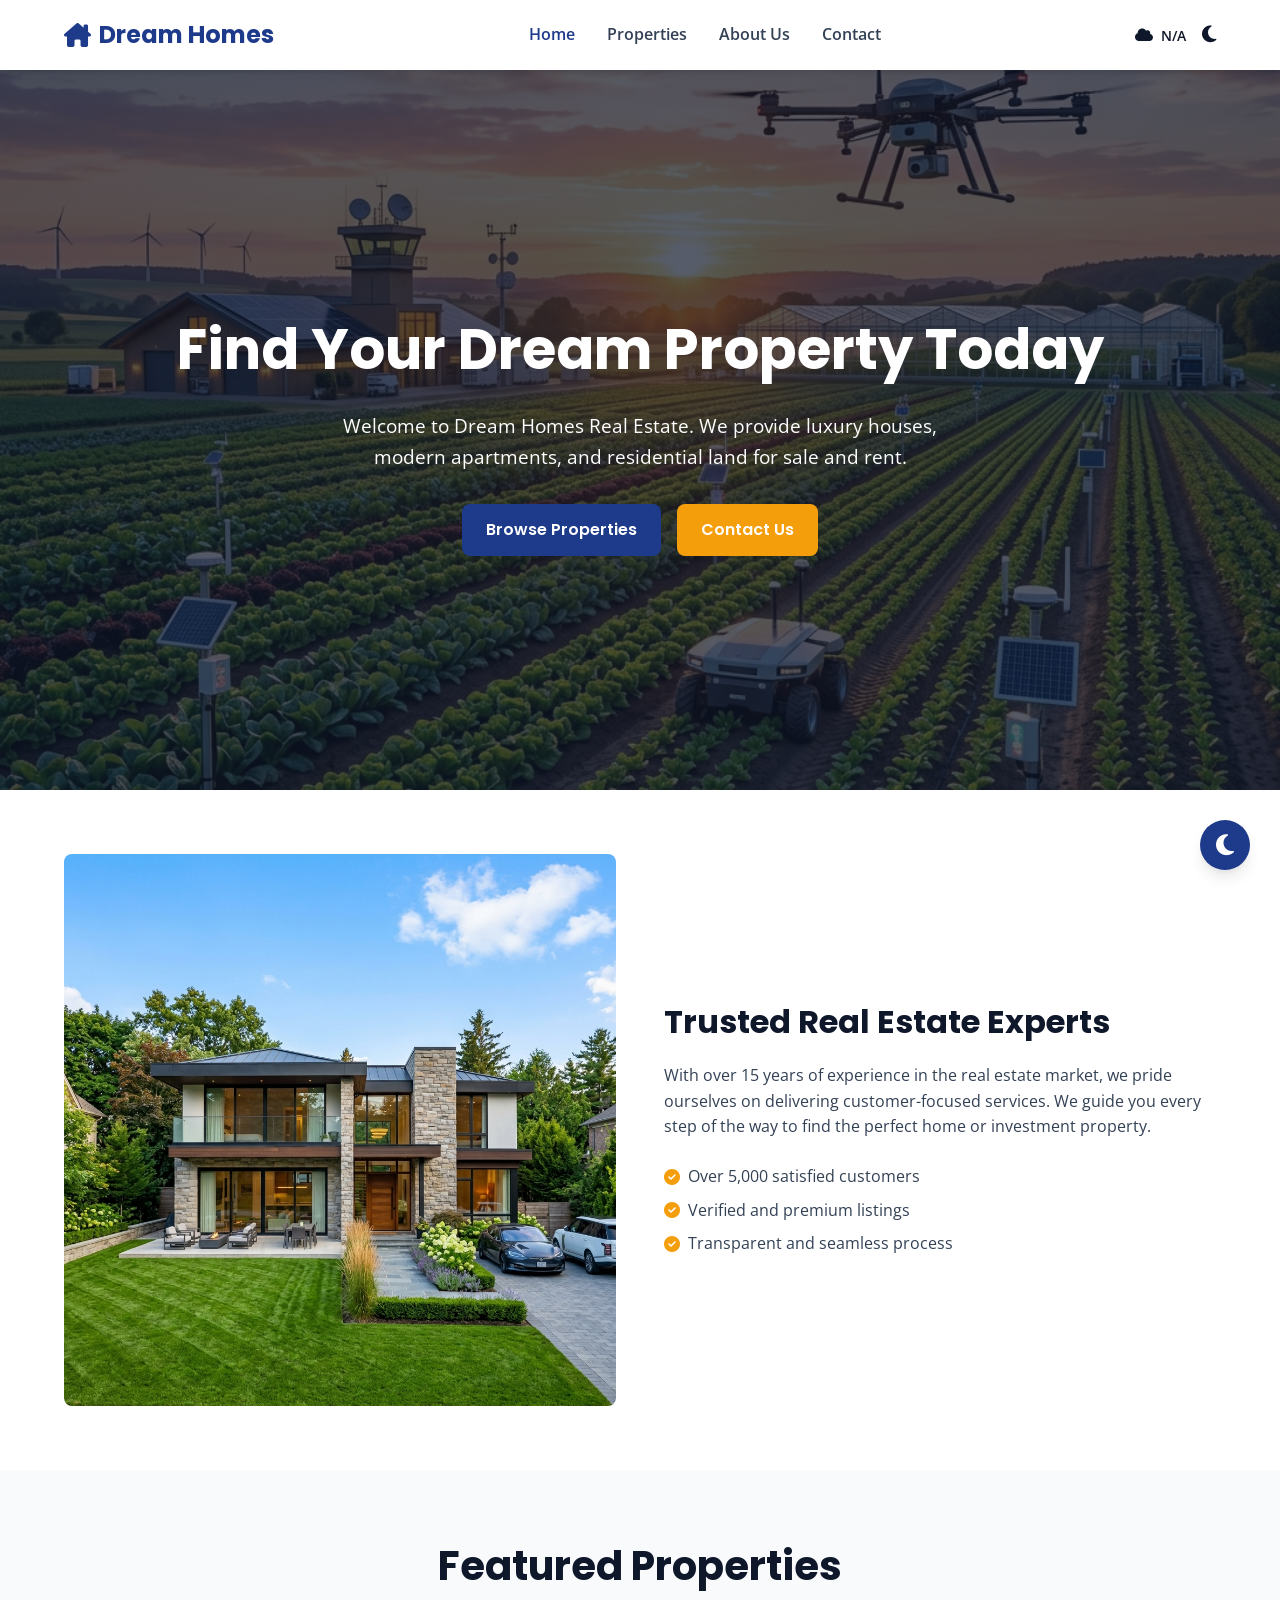
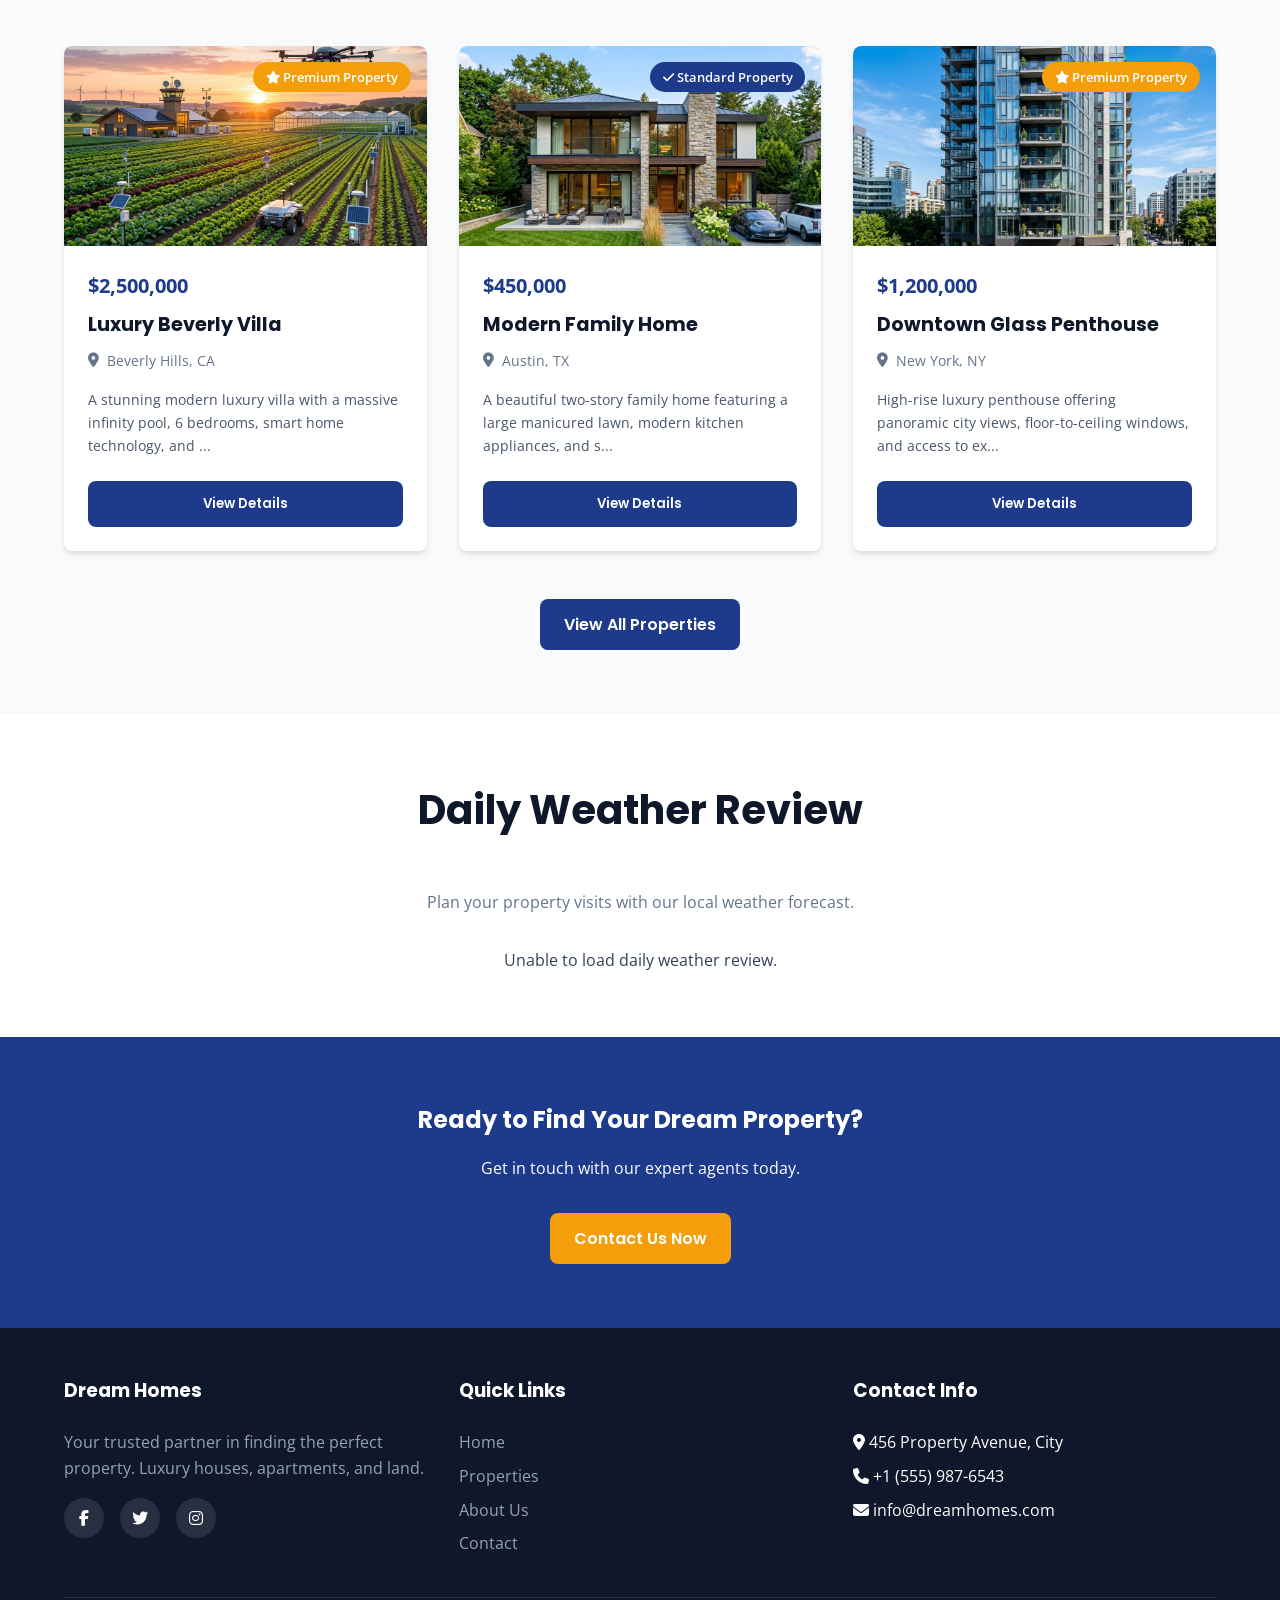
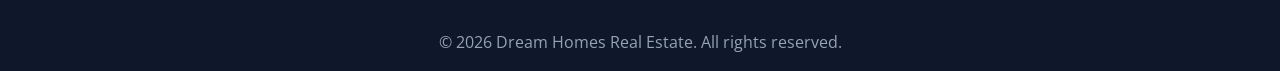
==== index.html @ 64800a45 "Initial commit" ====
<!DOCTYPE html>
<html lang="en">
<head>
    <meta charset="UTF-8">
    <meta name="viewport" content="width=device-width, initial-scale=1.0">
    <title>Dream Homes Real Estate</title>
    <link rel="stylesheet" href="css/style.css">
</head>
<body>
    <nav class="navbar">
        <div class="container">
            <a href="index.html" class="logo"><i class="fa-solid fa-house-chimney"></i> Dream Homes</a>
            <ul class="nav-links" id="nav-links">
                <li><a href="index.html" class="active">Home</a></li>
                <li><a href="properties.html">Properties</a></li>
                <li><a href="about.html">About Us</a></li>
                <li><a href="contact.html">Contact</a></li>
            </ul>
            <div class="nav-extras">
                <span id="weather-widget" class="weather-widget"><i class="fa-solid fa-spinner fa-spin"></i></span>
                <button id="theme-toggle" class="theme-toggle" aria-label="Toggle Theme"><i class="fa-solid fa-moon"></i></button>
            </div>
            <div class="hamburger" id="hamburger">
                <i class="fa-solid fa-bars"></i>
            </div>
        </div>
    </nav>

    <header class="hero">
        <div class="container">
            <h1>Find Your Dream Property Today</h1>
            <p>Welcome to Dream Homes Real Estate. We provide luxury houses, modern apartments, and residential land for sale and rent.</p>
            <div class="hero-btns">
                <a href="properties.html" class="btn btn-primary">Browse Properties</a>
                <a href="contact.html" class="btn btn-accent">Contact Us</a>
            </div>
        </div>
    </header>

    <section class="section about-preview">
        <div class="container about-grid">
            <div class="about-img">
                <img src="images/house1.png" alt="About Dream Homes">
            </div>
            <div class="about-content">
                <h2>Trusted Real Estate Experts</h2>
                <p>With over 15 years of experience in the real estate market, we pride ourselves on delivering customer-focused services. We guide you every step of the way to find the perfect home or investment property.</p>
                <ul>
                    <li><i class="fa-solid fa-check-circle"></i> Over 5,000 satisfied customers</li>
                    <li><i class="fa-solid fa-check-circle"></i> Verified and premium listings</li>
                    <li><i class="fa-solid fa-check-circle"></i> Transparent and seamless process</li>
                </ul>
            </div>
        </div>
    </section>

    <section class="section">
        <div class="container">
            <h2 class="section-title">Featured Properties</h2>
            <div class="properties-grid" id="featured-properties">
                <!-- Populated by JS -->
            </div>
            <div class="text-center" style="margin-top: 3rem;">
                <a href="properties.html" class="btn btn-primary">View All Properties</a>
            </div>
        </div>
    </section>

    <section class="section" style="background: var(--white);">
        <div class="container">
            <h2 class="section-title">Daily Weather Review</h2>
            <p class="text-center" style="margin-bottom: 2rem; color: #64748b;">Plan your property visits with our local weather forecast.</p>
            <div id="daily-weather-container" style="display: flex; gap: 2rem; justify-content: center; flex-wrap: wrap;">
                <p><i class="fa-solid fa-spinner fa-spin"></i> Fetching weather data...</p>
            </div>
        </div>
    </section>

    <section class="cta">
        <div class="container">
            <h2>Ready to Find Your Dream Property?</h2>
            <p style="margin-bottom: 2rem;">Get in touch with our expert agents today.</p>
            <a href="contact.html" class="btn btn-accent">Contact Us Now</a>
        </div>
    </section>

    <footer>
        <div class="container">
            <div class="footer-grid">
                <div class="footer-col">
                    <h3>Dream Homes</h3>
                    <p>Your trusted partner in finding the perfect property. Luxury houses, apartments, and land.</p>
                    <div class="social-icons">
                        <a href="#"><i class="fa-brands fa-facebook-f"></i></a>
                        <a href="#"><i class="fa-brands fa-twitter"></i></a>
                        <a href="#"><i class="fa-brands fa-instagram"></i></a>
                    </div>
                </div>
                <div class="footer-col">
                    <h3>Quick Links</h3>
                    <ul class="footer-links">
                        <li><a href="index.html">Home</a></li>
                        <li><a href="properties.html">Properties</a></li>
                        <li><a href="about.html">About Us</a></li>
                        <li><a href="contact.html">Contact</a></li>
                    </ul>
                </div>
                <div class="footer-col">
                    <h3>Contact Info</h3>
                    <ul class="footer-links">
                        <li><i class="fa-solid fa-location-dot"></i> 456 Property Avenue, City</li>
                        <li><i class="fa-solid fa-phone"></i> +1 (555) 987-6543</li>
                        <li><i class="fa-solid fa-envelope"></i> info@dreamhomes.com</li>
                    </ul>
                </div>
            </div>
            <p class="copyright">&copy; 2026 Dream Homes Real Estate. All rights reserved.</p>
        </div>
    </footer>

    <button id="floating-theme-toggle" class="floating-theme-toggle" aria-label="Toggle Theme"></button>
    <script src="js/script.js"></script>
</body>
</html>
---- css/style.css ----
@import url('https://fonts.googleapis.com/css2?family=Open+Sans:wght@400;600&family=Poppins:wght@500;700&display=swap');
@import url('https://cdnjs.cloudflare.com/ajax/libs/font-awesome/6.4.0/css/all.min.css');

:root {
  --primary-color: #1E3A8A;
  --secondary-color: #0F172A;
  --accent-color: #F59E0B;
  --bg-color: #F8FAFC;
  --text-color: #334155;
  --white: #ffffff;
  --shadow: 0 4px 6px -1px rgba(0, 0, 0, 0.1), 0 2px 4px -1px rgba(0, 0, 0, 0.06);
  --shadow-lg: 0 10px 15px -3px rgba(0, 0, 0, 0.1), 0 4px 6px -2px rgba(0, 0, 0, 0.05);
  --radius: 8px;
  --transition: all 0.3s ease;
}

* { margin: 0; padding: 0; box-sizing: border-box; }
html { scroll-behavior: smooth; }
body { font-family: 'Open Sans', sans-serif; color: var(--text-color); background-color: var(--bg-color); line-height: 1.6; }
h1, h2, h3, h4, h5, h6 { font-family: 'Poppins', sans-serif; color: var(--secondary-color); margin-bottom: 1rem; }
a { text-decoration: none; color: inherit; }
ul { list-style: none; }
img { max-width: 100%; height: auto; display: block; border-radius: var(--radius); }

.container { width: 90%; max-width: 1200px; margin: 0 auto; }
.section { padding: 4rem 0; }
.section-title { text-align: center; font-size: 2.5rem; margin-bottom: 3rem; color: var(--secondary-color); }
.text-center { text-align: center; }

.btn { display: inline-block; padding: 0.8rem 1.5rem; border-radius: var(--radius); font-weight: 600; cursor: pointer; transition: var(--transition); border: none; font-family: 'Poppins', sans-serif; }
.btn-primary { background-color: var(--primary-color); color: var(--white); }
.btn-primary:hover { background-color: var(--secondary-color); transform: translateY(-2px); }
.btn-accent { background-color: var(--accent-color); color: var(--white); }
.btn-accent:hover { background-color: #d97706; transform: translateY(-2px); }

/* FLOATING THEME TOGGLE */
.floating-theme-toggle {
    position: fixed;
    bottom: 30px;
    right: 30px;
    width: 50px;
    height: 50px;
    border-radius: 50%;
    background-color: var(--primary-color);
    color: var(--white);
    border: none;
    font-size: 1.5rem;
    cursor: pointer;
    box-shadow: var(--shadow-lg);
    z-index: 9999;
    display: flex;
    align-items: center;
    justify-content: center;
    transition: var(--transition);
}
.floating-theme-toggle:hover {
    transform: scale(1.1);
    background-color: var(--accent-color);
}

/* THEME & WEATHER */
[data-theme="dark"] {
  --primary-color: #3B82F6;
  --secondary-color: #F8FAFC;
  --accent-color: #F59E0B;
  --bg-color: #0F172A;
  --text-color: #E2E8F0;
  --white: #1E293B;
  --shadow: 0 4px 6px -1px rgba(0, 0, 0, 0.5);
  --shadow-lg: 0 10px 15px -3px rgba(0, 0, 0, 0.5);
}
.nav-extras { display: flex; align-items: center; gap: 1rem; }
.theme-toggle { background: none; border: none; color: var(--secondary-color); font-size: 1.2rem; cursor: pointer; transition: var(--transition); }
.theme-toggle:hover { color: var(--primary-color); }
.weather-widget { font-weight: 600; color: var(--secondary-color); font-size: 0.9rem; display: flex; align-items: center; gap: 0.5rem; }

/* NAVBAR */
.navbar { background-color: var(--white); box-shadow: var(--shadow); position: sticky; top: 0; z-index: 1000; padding: 1rem 0; }
.navbar .container { display: flex; justify-content: space-between; align-items: center; }
.logo { font-size: 1.5rem; font-weight: 700; color: var(--primary-color); font-family: 'Poppins', sans-serif; display: flex; align-items: center; gap: 0.5rem; }
.nav-links { display: flex; gap: 2rem; }
.nav-links a { font-weight: 600; transition: var(--transition); }
.nav-links a:hover, .nav-links a.active { color: var(--primary-color); }
.hamburger { display: none; cursor: pointer; font-size: 1.5rem; color: var(--secondary-color); }

/* HERO SECTION */
.hero { height: 80vh; background: linear-gradient(rgba(15, 23, 42, 0.7), rgba(15, 23, 42, 0.7)), url('../images/hero.png') center/cover no-repeat; display: flex; align-items: center; text-align: center; color: var(--white); }
.hero h1 { color: var(--white); font-size: 3.5rem; margin-bottom: 1rem; }
.hero p { font-size: 1.2rem; margin-bottom: 2rem; max-width: 600px; margin-left: auto; margin-right: auto; }
.hero-btns { display: flex; gap: 1rem; justify-content: center; }

/* ABOUT PREVIEW */
.about-preview { background-color: var(--white); }
.about-grid { display: grid; grid-template-columns: 1fr 1fr; gap: 3rem; align-items: center; }
.about-content h2 { font-size: 2rem; }
.about-content ul { margin-top: 1.5rem; }
.about-content li { margin-bottom: 0.5rem; display: flex; align-items: center; gap: 0.5rem; }
.about-content li i { color: var(--accent-color); }

/* PROPERTY CARDS */
.properties-grid { display: grid; grid-template-columns: repeat(auto-fit, minmax(300px, 1fr)); gap: 2rem; }
.property-card { background-color: var(--white); border-radius: var(--radius); overflow: hidden; box-shadow: var(--shadow); transition: var(--transition); position: relative; display: flex; flex-direction: column; }
.property-card:hover { box-shadow: var(--shadow-lg); transform: translateY(-5px); }
.property-img-wrapper { position: relative; }
.property-img { width: 100%; height: 200px; object-fit: cover; border-radius: var(--radius) var(--radius) 0 0; }
.property-badge { position: absolute; top: 1rem; right: 1rem; padding: 0.3rem 0.8rem; border-radius: 20px; font-size: 0.8rem; font-weight: 600; color: var(--white); z-index: 10; }
.badge-premium { background-color: var(--accent-color); }
.badge-standard { background-color: var(--primary-color); }

.property-content { padding: 1.5rem; flex: 1; display: flex; flex-direction: column; }
.property-price { font-size: 1.25rem; color: var(--primary-color); font-weight: 700; margin-bottom: 0.5rem; }
.property-title { font-size: 1.2rem; margin-bottom: 0.5rem; }
.property-location { color: #64748b; margin-bottom: 1rem; display: flex; align-items: center; gap: 0.5rem; font-size: 0.9rem; }
.property-desc { font-size: 0.9rem; color: #475569; margin-bottom: 1.5rem; flex: 1; }
.card-btn { width: 100%; text-align: center; }

/* CTA SECTION */
.cta { background-color: var(--primary-color); color: var(--white); text-align: center; padding: 4rem 0; }
.cta h2 { color: var(--white); margin-bottom: 1rem; }

/* FOOTER */
footer { background-color: var(--secondary-color); color: var(--white); padding: 3rem 0 1rem; }
.footer-grid { display: grid; grid-template-columns: repeat(auto-fit, minmax(250px, 1fr)); gap: 2rem; margin-bottom: 2rem; }
.footer-col h3 { color: var(--white); margin-bottom: 1.5rem; }
.footer-col p { color: #94a3b8; margin-bottom: 0.5rem; }
.footer-links li { margin-bottom: 0.5rem; }
.footer-links a { color: #94a3b8; transition: var(--transition); }
.footer-links a:hover { color: var(--accent-color); }
.social-icons { display: flex; gap: 1rem; margin-top: 1rem; }
.social-icons a { display: inline-flex; align-items: center; justify-content: center; width: 40px; height: 40px; border-radius: 50%; background-color: rgba(255,255,255,0.1); color: var(--white); transition: var(--transition); }
.social-icons a:hover { background-color: var(--accent-color); transform: translateY(-3px); }
.copyright { text-align: center; padding-top: 2rem; border-top: 1px solid rgba(255,255,255,0.1); color: #94a3b8; }

/* DETAILS PAGE */
.details-container { display: grid; grid-template-columns: 2fr 1fr; gap: 2rem; }
.main-img { width: 100%; height: 400px; object-fit: cover; margin-bottom: 1rem; }
.details-card { background: var(--white); padding: 2rem; border-radius: var(--radius); box-shadow: var(--shadow); }
.details-price { font-size: 2rem; color: var(--primary-color); font-weight: 700; margin-bottom: 1rem; }
.amenities-list { display: grid; grid-template-columns: 1fr 1fr; gap: 1rem; margin: 1rem 0; }
.amenities-list li { display: flex; align-items: center; gap: 0.5rem; }

/* ABOUT & CONTACT PAGES */
.page-header { background-color: var(--primary-color); color: var(--white); padding: 4rem 0; text-align: center; }
.page-header h1 { color: var(--white); margin-bottom: 0.5rem; }
.contact-grid { display: grid; grid-template-columns: 1fr 1fr; gap: 3rem; }
.contact-info-card { background: var(--white); padding: 2rem; border-radius: var(--radius); box-shadow: var(--shadow); margin-bottom: 1.5rem; display: flex; align-items: center; gap: 1rem; }
.contact-info-card i { font-size: 2rem; color: var(--accent-color); }
.form-group { margin-bottom: 1.5rem; }
.form-group label { display: block; margin-bottom: 0.5rem; font-weight: 600; }
.form-control { width: 100%; padding: 0.8rem; border: 1px solid #cbd5e1; border-radius: var(--radius); font-family: inherit; }
.form-control:focus { outline: none; border-color: var(--primary-color); }

/* RESPONSIVE */
@media (max-width: 768px) {
  .nav-links { display: none; position: absolute; top: 100%; left: 0; width: 100%; background-color: var(--white); flex-direction: column; padding: 1rem 0; box-shadow: var(--shadow); }
  .nav-links.active { display: flex; }
  .nav-links li { text-align: center; }
  .hamburger { display: block; }
  .hero h1 { font-size: 2.5rem; }
  .about-grid, .details-container, .contact-grid { grid-template-columns: 1fr; }
}
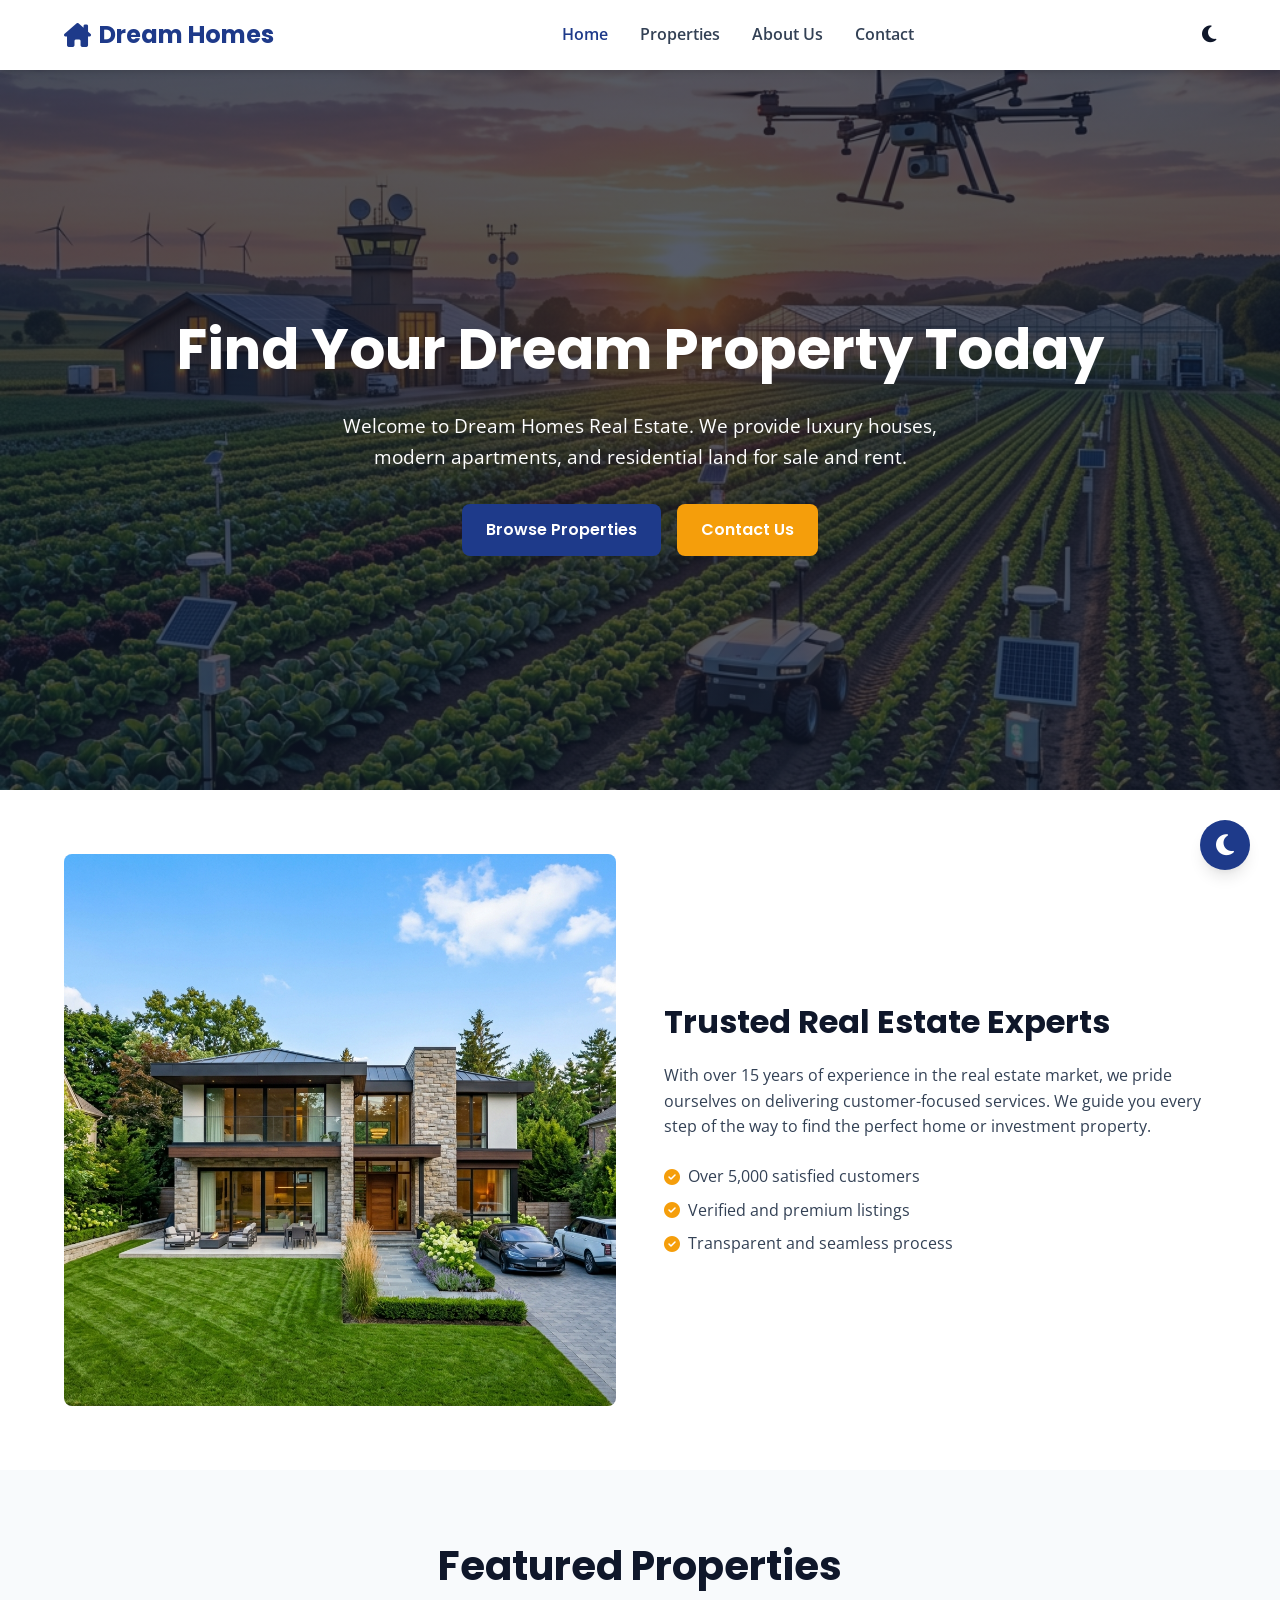
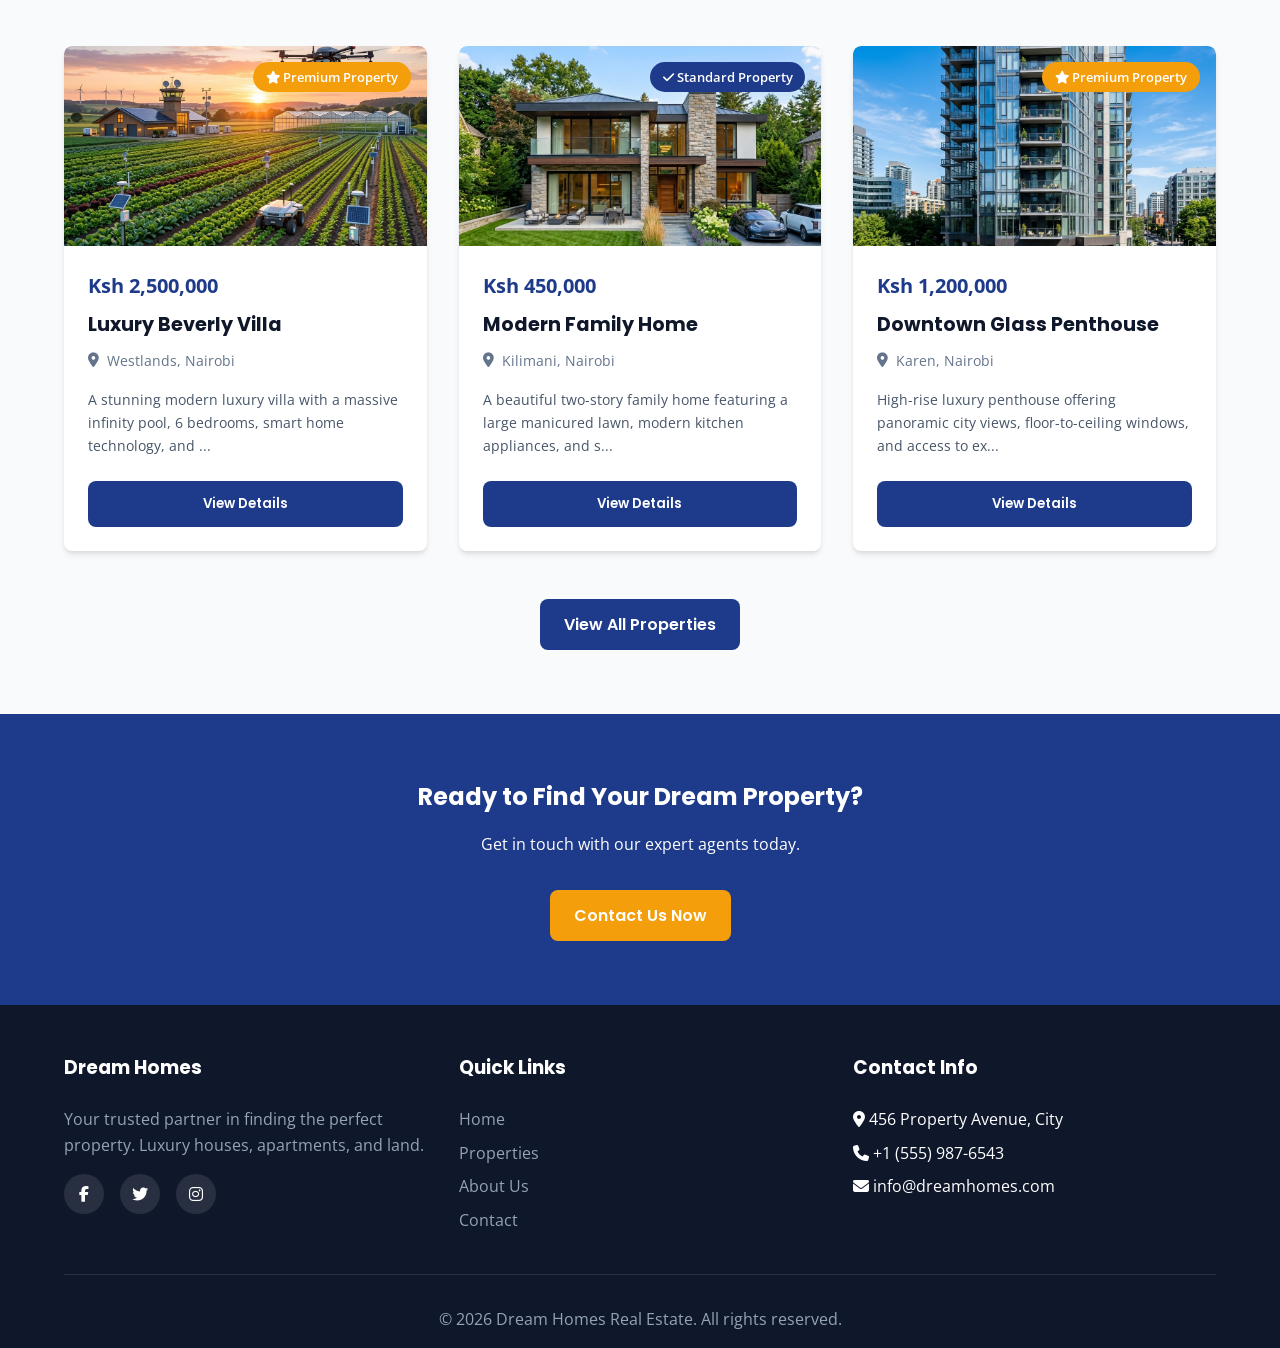
==== commit f74f43bf: "Remove weather, update locations to Nairobi, set currency to Ksh" ====
--- a/index.html
+++ b/index.html
@@ -4,7 +4,7 @@
     <meta charset="UTF-8">
     <meta name="viewport" content="width=device-width, initial-scale=1.0">
     <title>Dream Homes Real Estate</title>
-    <link rel="stylesheet" href="css/style.css">
+    <link rel="stylesheet" href="/css/style.css">
 </head>
 <body>
     <nav class="navbar">
@@ -17,7 +17,7 @@
                 <li><a href="contact.html">Contact</a></li>
             </ul>
             <div class="nav-extras">
-                <span id="weather-widget" class="weather-widget"><i class="fa-solid fa-spinner fa-spin"></i></span>
+
                 <button id="theme-toggle" class="theme-toggle" aria-label="Toggle Theme"><i class="fa-solid fa-moon"></i></button>
             </div>
             <div class="hamburger" id="hamburger">
@@ -40,7 +40,7 @@
     <section class="section about-preview">
         <div class="container about-grid">
             <div class="about-img">
-                <img src="images/house1.png" alt="About Dream Homes">
+                <img src="/images/house1.png" alt="About Dream Homes">
             </div>
             <div class="about-content">
                 <h2>Trusted Real Estate Experts</h2>
@@ -66,15 +66,7 @@
         </div>
     </section>
 
-    <section class="section" style="background: var(--white);">
-        <div class="container">
-            <h2 class="section-title">Daily Weather Review</h2>
-            <p class="text-center" style="margin-bottom: 2rem; color: #64748b;">Plan your property visits with our local weather forecast.</p>
-            <div id="daily-weather-container" style="display: flex; gap: 2rem; justify-content: center; flex-wrap: wrap;">
-                <p><i class="fa-solid fa-spinner fa-spin"></i> Fetching weather data...</p>
-            </div>
-        </div>
-    </section>
+
 
     <section class="cta">
         <div class="container">
@@ -119,6 +111,6 @@
     </footer>
 
     <button id="floating-theme-toggle" class="floating-theme-toggle" aria-label="Toggle Theme"></button>
-    <script src="js/script.js"></script>
+    <script src="/js/script.js"></script>
 </body>
 </html>
